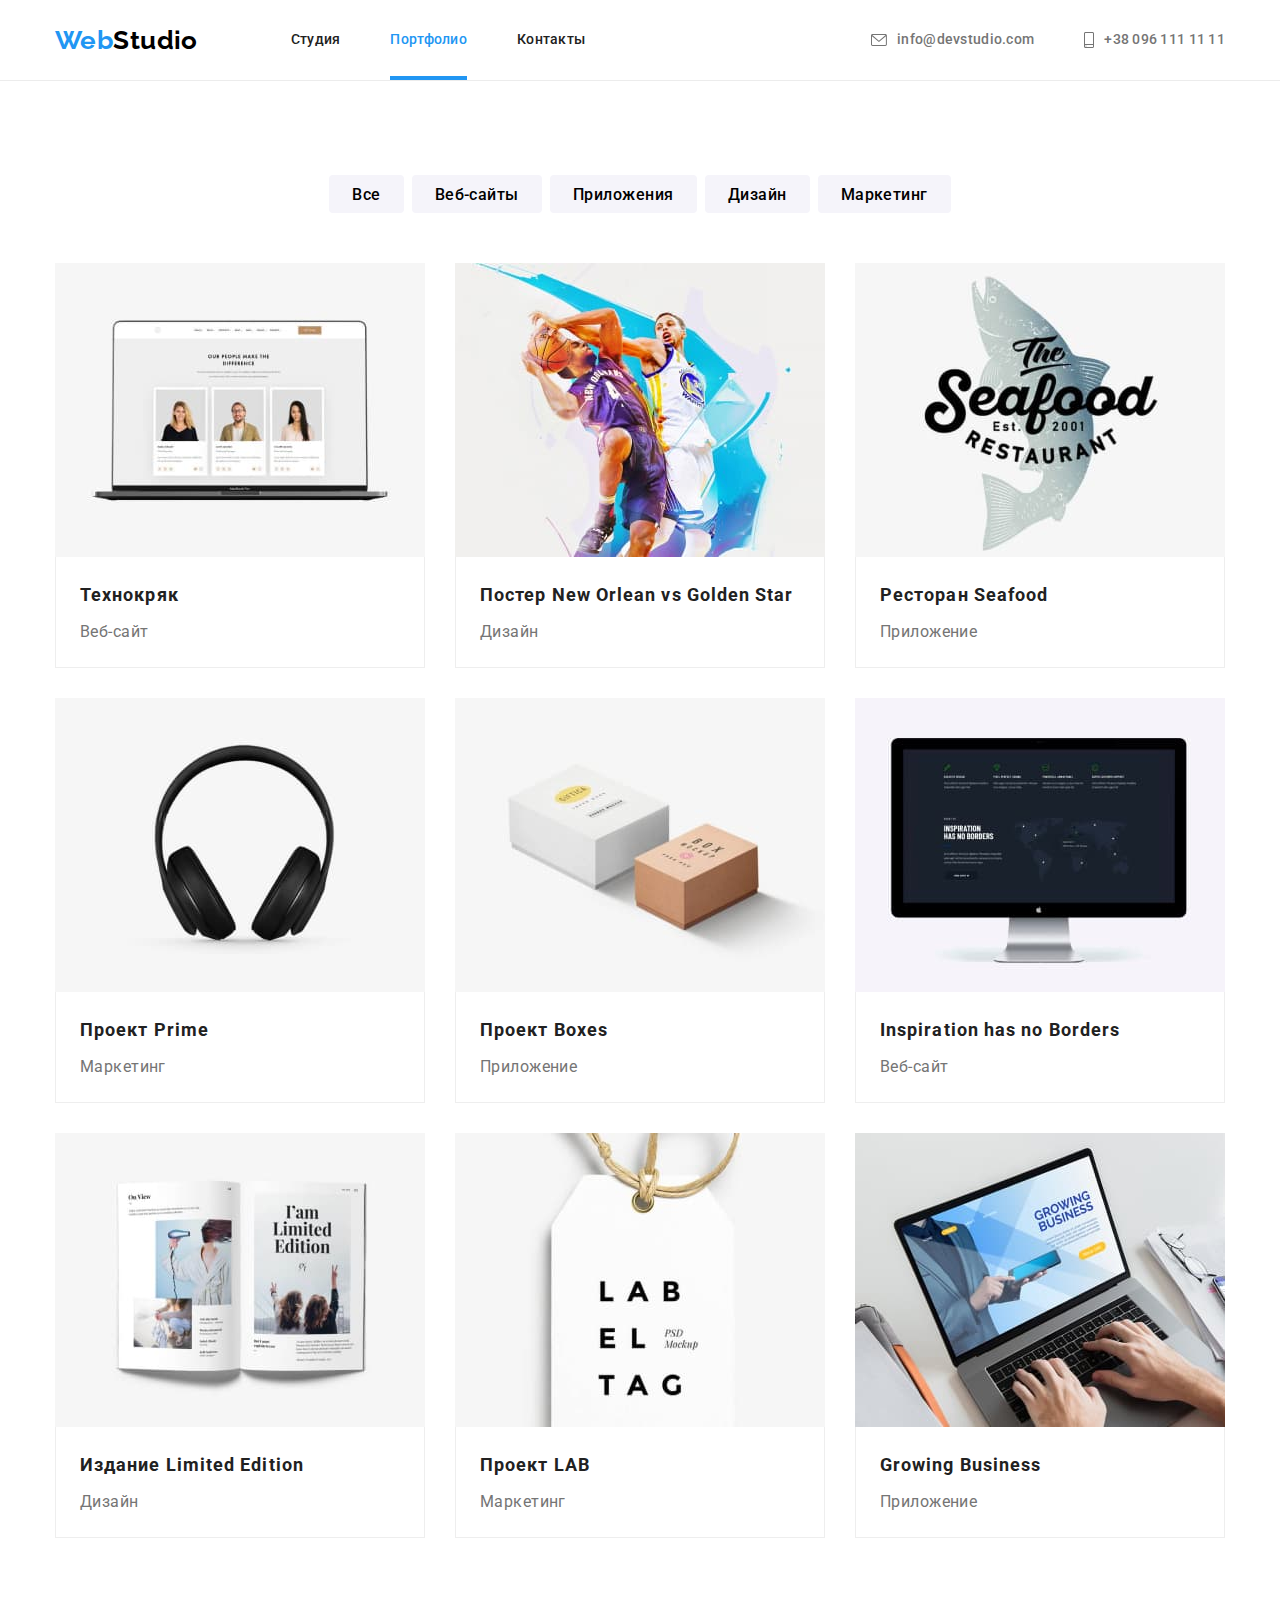
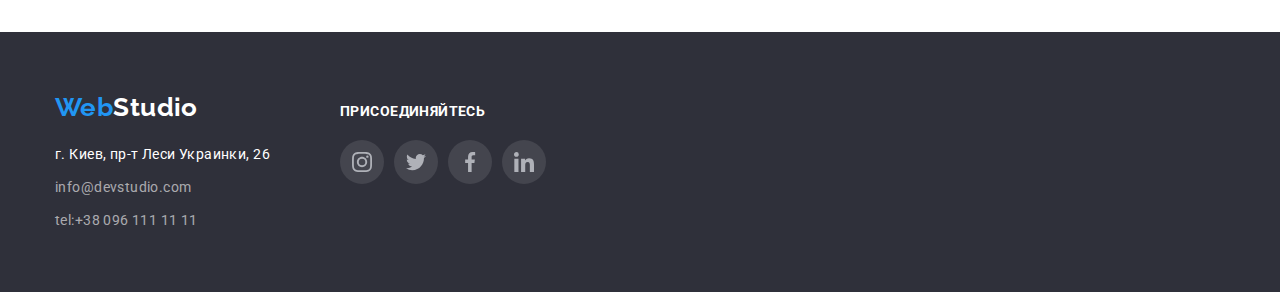
==== portfolio.html @ b6047e91 "ready steady go hw-06" ====
<!DOCTYPE html>
<html lang="ru">
<head>
    <meta charset="UTF-8">
    <meta http-equiv="X-UA-Compatible" content="IE=edge">
    <meta name="viewport" content="width=device-width, initial-scale=1.0">
    <title>Portfolio</title>
    <link rel="preconnect" href="https://fonts.googleapis.com">
    <link rel="preconnect" href="https://fonts.gstatic.com" crossorigin>
    <link href="https://fonts.googleapis.com/css2?family=Raleway:wght@700&family=Roboto:wght@400;500;700;900&display=swap"
        rel="stylesheet">
    <link rel="stylesheet" href="https://cdnjs.cloudflare.com/ajax/libs/modern-normalize/1.1.0/modern-normalize.min.css">
    <link rel="stylesheet" href="./css/style.css">    
</head>
<body>
<header class="section-container">
    <div class="container container-header">
        <nav class="container-nav">
            <a class="logo-header" href="">Web<span class="studio-header">Studio</span></a>
            <ul class="site-nav">
                <li class="item"><a href="./index.html" class="link">Студия</a></li>
                <li class="item"><a href="./portfolio.html" class="link-active">Портфолио</a></li>
                <li class="item"><a href="" class="link">Контакты</a></li>
            </ul>
        </nav>
        <ul class="contacts">
            <li class="item">
                <a href="mailto:info@devstudio.com" class="contacts-mail">
                    <svg class="contacts-icon" width="16px" height="12px">
                        <use href="images/icons.svg#icon-envelope"></use>
                    </svg>info@devstudio.com
                </a>
            </li>
            <li class="item">
                <a href="tel:+380961111111" class="contacts-tel"><svg class="contacts-icon" width="10px" height="16px">
                        <use href="images/icons.svg#icon-smartphone"></use>
                    </svg>+38 096 111 11 11</a>
            </li>
        </ul>
    </div>
</header>
<main>
    <section class="section">
        <div class="container">
    <h1 class="container-name visually-hidden">Примеры работ</h1>
        <ul class="btn-list">
            <li class="item">
               <button type="button" class="btn-all">Все</button>
                </li>
            <li class="item">
                <button type="button" class="btn-veb">Веб-сайты</button>
                </li>
            <li class="item">
                <button type="button" class="btn-application">Приложения</button>
                </li>
            <li class="item">
                <button type="button" class="btn-design">Дизайн</button>  
               </li>
            <li class="item">
                <button type="button" class="btn-marketing">Маркетинг</button>
            </li>
        </ul>
                
        <ul class="example-list">
                <li class="example-item">
                    <a href="" class="example-link">
            <div class="img-description">
                <img class="example-img" src="./images/Технокряк.jpg" alt="Три фото" width=370>
                <h3 class="example-text">Технокряк это современная площадка распространения коронавируса. Компании
                    используют эту платформу для цифрового
                    шпионажа и атак на защищённые сервера конкурентов.</h3>
            </div>
            <div class="example-box">
            <h2 class="example-title">Технокряк</h2>
            <p class="example-name">Веб-сайт</p>  
            </div>
            </a>
            </li>
                <li class="example-item">
                    <a href="" class="example-link">
                <div class="img-description">
                    <img class="example-img" src="./images/Постер_New_Orlean_vs_Golden_Star.jpg" alt="Баскетболисты" width="370">
                <h3 class="example-text">Технокряк это современная площадка распространения коронавируса. Компании используют эту платформу для цифрового
                шпионажа и атак на защищённые сервера конкурентов.</h3>
                </div>
                <div class="example-box">
                <h2 class="example-title">Постер New Orlean vs Golden Star</h2>                       
                <p class="example-name">Дизайн</p> 
                </div>
                    </a>
                </li>
                <li class="example-item">
                <a href="" class="example-link">
                <div class="img-description">
                    <img class="example-img" src="./images/Ресторан_Seafood.jpg" alt="Рыба" width="370">
                <h3 class="example-text">Технокряк это современная площадка распространения коронавируса. Компании
                используют эту платформу для цифрового
                шпионажа и атак на защищённые сервера конкурентов.</h3>
                </div>
                <div class="example-box">
            <h2 class="example-title">Ресторан Seafood</h2>
            <p class="example-name">Приложение</p>
            </div>
            </a>
                </li>
                <li class="example-item">
            <a href="" class="example-link">
            <div class="img-description">
                <img class="example-img" src="./images/Проект_Prime.jpg" alt="Наушники" width="370">
             <h3 class="example-text">Технокряк это современная площадка распространения коронавируса. Компании
                    используют эту платформу для цифрового
                    шпионажа и атак на защищённые сервера конкурентов.</h3>
            </div>
                    <div class="example-box">
            <h2 class="example-title">Проект Prime</h2>
            <p class="example-name">Маркетинг</p>
            </div>
            </a>
                </li>
                <li class="example-item">
                <a href="" class="example-link">
            <div class="img-description">
                    <img class="example-img" src="./images/Проект_Boxes.jpg" alt="Коробки" width="370">
            <h3 class="example-text">Технокряк это современная площадка распространения коронавируса. Компании
                    используют эту платформу для цифрового
                    шпионажа и атак на защищённые сервера конкурентов.</h3>
            </div>
            <div class="example-box">
            <h2 class="example-title">Проект Boxes</h2>
            <p class="example-name">Приложение</p>
            </div>
            </a>
                </li>
                <li class="example-item">
                    <a href="" class="example-link">
            <div class="img-description">            
              <img class="example-img" src="./images/Inspiration_has_no_Borders.jpg" alt="Монитор" width="370">
              <h3 class="example-text">Технокряк это современная площадка распространения коронавируса. Компании
                    используют эту платформу для цифрового
                    шпионажа и атак на защищённые сервера конкурентов.</h3>
            </div>
            <div class="example-box">
                <h2 class="example-title">Inspiration has no Borders</h2>
                <p class="example-name">Веб-сайт</p>
            </div>
            </a>
                </li>
                <li class="example-item">
                    <a href="" class="example-link">
            <div class="img-description">
                        <img class="example-img" src="./images/Издание_Limited_Edition.jpg" alt="Журнал" width="370">
            <h3 class="example-text">Технокряк это современная площадка распространения коронавируса. Компании
                    используют эту платформу для цифрового
                    шпионажа и атак на защищённые сервера конкурентов.</h3>
            </div>
                    <div class="example-box">
            <h2 class="example-title">Издание Limited Edition</h2>
            <p class="example-name">Дизайн</p>
            </div>
            </a>
                </li>
                <li class="example-item">
                    <a href="" class="example-link">
                <div class="img-description">
                    <img class="example-img" src="./images/Проект_LAB.jpg" alt="Этикетка" width="370">
                    <h3 class="example-text">Технокряк это современная площадка распространения коронавируса. Компании
                            используют эту платформу для цифрового
                            шпионажа и атак на защищённые сервера конкурентов.</h3>
                </div>
                <div class="example-box">
                    <h2 class="example-title">Проект LAB</h2>
                    <p class="example-name">Маркетинг</p>
                    </div>
                    </a>
                </li>
                <li class="example-item">
                    <a href="" class="example-link">
                    <div class="img-description">
                    <img class="example-img" src="./images/Growing_Business.jpg" alt="Ноутбук" width="370">
                    <h3 class="example-text">Технокряк это современная площадка распространения коронавируса. Компании
                            используют эту платформу для цифрового
                            шпионажа и атак на защищённые сервера конкурентов.</h3>
                    </div>
                <div class="example-box">
                    <h2 class="example-title">Growing Business</h2>
                    <p class="example-name">Приложение</p>
                </div>
                    </a>
                    </li>
            </ul>
        </div>
    </section>
        </main>
<footer class="section-footer">
    <div class="container">
        <div class="container-logo">
            <a class="logo-footer" href="">Web<span class="studio-footer">Studio</span></a>
            <address>
                <ul class="address-list">
                    <li class="item"><a class="address-map" href="https://goo.gl/maps/9DHxodGgufUYayEx5">г. Киев, пр-т
                            Леси Украинки, 26</a>
                    </li>
                    <li class="item"><a class="address-mail" href="mailto:info@devstudio.com">info@devstudio.com</a>
                    </li>
                    <li class="item"><a class="address-tel" href="tel:+380961111111">tel:+38 096 111 11 11</a></li>
                </ul>
            </address>
        </div>
        <div class="container-join">
            <h3 class="join-title">присоединяйтесь</h3>
            <ul class="social-links">
                <li class="social-list-item">
                    <a href="" class="social-link">
                        <svg class="social-links-icon" width="20px" height="20px">
                            <use href="images/icons.svg#icon-instagram-2"></use>
                        </svg>
                    </a>
                </li>
                <li class="social-list-item">
                    <a href="" class="social-link">
                        <svg class="social-links-icon" width="20" height="20">
                            <use href="images/icons.svg#icon-twitter-1"></use>
                        </svg>
                    </a>
                </li>
                <li class="social-list-item">
                    <a href="" class="social-link">
                        <svg class="social-links-icon" width="20" height="20">
                            <use href="images/icons.svg#icon-facebook-1"></use>
                        </svg>
                    </a>
                </li>
                <li class="social-list-item">
                    <a href="" class="social-link">
                        <svg class="social-links-icon" width="20" height="20">
                            <use href="images/icons.svg#icon-linkedin-1"></use>
                        </svg>
                    </a>
                </li>
            </ul>
        </div>
    </div>
</footer>
    
</body>
</html>
---- css/style.css ----
:root {
  --accent-color: #2196f3;
  --primary-text-color: #212121;
  --text-secondary-color: #757575;
  --background-color: #2f303a;
  --background-button-color: #f5f4fa;
  --secondary-background-color: #e5e5e5;
  --primary-bottom-color: #188ce8;

  --primary-font: "Roboto";
}

html {
  box-sizing: border-box;
}
*,
*::before,
*::after {
  box-sizing: inherit;
}
h1,
h2,
h3,
h4,
h5,
h6,
p,
ul {
  padding: 0px;
  margin: 0px;
}

img {
  display: block;
  max-width: 100%;
  height: auto;
}
/*transition-timing-function: cubic-bezier(0.4, 0, 0.2, 1)*/
/*===Body styles start====*/
body {
  background-color: #ffffff;
  font-family: var(--primary-font), sans-serif;
  color: var(--primary-text-color);
  font-weight: 400;
  font-size: 14px;
  line-height: 1.18;
  letter-spacing: 0.03em;
}
.logo-footer,
.logo-header {
  font-family: Raleway, sans-serif;
  font-size: 26px;
  font-weight: 700;
  line-height: 1.19;
  color: var(--accent-color);
  text-decoration: none;
}

.studio-header {
  color: #000000;
}
.studio-footer {
  color: #ffffff;
}
header {
  border-bottom: 1px solid #ececec;
}
.hero-box {
  text-align: center;
  background-color: var(--background-color);
  padding-top: 200px;
  padding-bottom: 200px;
  height: 600px;
  max-width: 1600px;
  margin-left: auto;
  margin-right: auto;
  background-image: linear-gradient(
      to right,
      rgba(47, 48, 58, 0.3),
      rgba(47, 48, 58, 0.5)
    ),
    url(../images/Img-min.jpg);
  background-position: center;
  background-size: cover;
  background-repeat: no-repeat;
}

.hero-title {
  font-weight: 900;
  font-size: 44px;
  line-height: 1.36;
  letter-spacing: 0.06em;
  text-transform: uppercase;
  color: #ffffff;

  padding-top: 0px;
  margin-bottom: 30px;
}

.btn {
  font-family: var(--primary-font), sans-serif;
  font-weight: 700;
  color: #ffffff;
  background-color: var(--accent-color);
  font-size: 16px;
  line-height: 1.87;
  letter-spacing: 0.06em;

  display: inline-block;
  width: 200px;
  height: 50px;
  padding-top: 10px;
  padding-bottom: 10px;

  transition: background-color 250ms cubic-bezier(0.4, 0, 0.2, 1);
}
.btn:hover,
.btn:focus {
  background-color: var(--primary-bottom-color);
}

.section {
  padding: 94px 0;
}

.container {
  width: 1200px;
  margin-left: auto;
  margin-right: auto;
  padding-right: 15px;
  padding-left: 15px;
}
.container-header {
  display: flex;
  align-items: center;

  justify-content: space-between;
}

.container-nav {
  display: flex;
  align-items: center;
}

.site-nav {
  display: flex;
  margin-left: 93px;
}

.site-nav .item:not(:last-child) {
  margin-right: 50px;
}

.site-nav .link,
.site-nav .link-active,
.contacts-mail,
.contacts-tel {
  font-weight: 500;
  line-height: 1.14;
  letter-spacing: 0.02em;
  text-decoration: none;
}
.site-nav .link {
  display: block;

  color: var(--primary-text-color);

  transition: color 250ms cubic-bezier(0.4, 0, 0.2, 1);
}
.link-active {
  display: block;
  position: relative;

  color: var(--accent-color);
}
.link-active::after {
  content: "";
  position: absolute;
  left: 0;
  bottom: 0;
  display: block;
  width: 100%;
  height: 4px;

  background-color: var(--accent-color);
}

.site-nav .link:hover,
.site-nav .link:focus {
  color: var(--accent-color);
}
.site-nav .link,
.site-nav .link-active,
.contacts-mail,
.contacts-tel {
  padding-top: 32px;
  padding-bottom: 32px;
}
.contacts-mail,
.contacts-tel {
  display: flex;
  align-items: center;

  color: var(--text-secondary-color);

  transition: color 250ms cubic-bezier(0.4, 0, 0.2, 1);
}
.contacts {
  display: flex;
  margin-left: auto;
}

.contacts .item + .item {
  margin-left: 50px;
}
.contacts .item {
  display: flex;
  align-items: center;
}

.contacts-mail:hover,
.contacts-mail:focus,
.contacts-tel:hover,
.contacts-tel:focus {
  color: var(--accent-color);
}
.contacts-icon {
  fill: currentColor;
  margin-right: 10px;
}

.section-dignity {
  padding-bottom: 0px;
}
.dignity-list {
  display: flex;
}

.dignity-list .dignity-item:not(:first-child) {
  margin-left: 30px;
}

.container-name {
  font-weight: 700;
  font-size: 36px;
  line-height: 1.16;
  text-align: center;
  margin-bottom: 50px;
}
.visually-hidden {
  position: absolute;
  clip: rect(0 0 0 0);
  width: 1px;
  height: 1px;
  margin: -1px;
}

.dignity-item {
  list-style-type: none;
  width: 270px;
}
/*flex-basis: calc((100% - 90px) / 4);
проверить почему не работает формула*/

.dignity-icon {
  display: flex;
  align-items: center;
  justify-content: center;
  margin-bottom: 30px;
  height: 120px;
  background-color: var(--background-button-color);
}

.dignity-title {
  font-size: 14px;
  line-height: 1.14;
  text-transform: uppercase;
  color: var(--primary-text-color);
  margin-bottom: 10px;
}
.dignity-text {
  line-height: 1.71;

  color: var(--text-secondary-color);
}

.container-list,
.site-nav,
.contacts,
.social-links {
  list-style-type: none;
}
.container-list {
  display: flex;
  text-align: center;
}
.container-list .item:not(:first-child) {
  margin-left: 30px;
}
.container-list .item {
  box-shadow: 0px 1px 3px rgba(0, 0, 0, 0.12), 0px 1px 1px rgba(0, 0, 0, 0.14),
    0px 2px 1px rgba(0, 0, 0, 0.2);
  border-radius: 0px 0px 4px 4px;
  position: relative;
}
.activity {
  display: flex;
  align-items: center;
  justify-content: center;
  width: 100%;
  height: 70px;
  color: #ffffff;
  background-color: rgba(47, 48, 58, 0.8);
  position: absolute;
  bottom: 0;
}
.activity-name {
  text-transform: uppercase;
  font-size: 14px;
  line-height: 1.14;
}

.section-team {
  background-color: #f5f4fa;
}
.team-member {
  padding-top: 30px;
  padding-bottom: 30px;
}

.team-member-name {
  font-weight: 500;
  font-size: 16px;
  margin-bottom: 10px;
}
.team-member-position {
  font-size: 16px;
  color: var(--text-secondary-color);
  margin-bottom: 16px;
}

.social-links {
  display: flex;
  align-items: center;
  justify-content: center;
}
.social-list-item:not(:last-child) {
  margin-right: 10px;
}

.social-link {
  display: flex;
  width: 100%;
  height: 100%;
  border-radius: 50%;

  align-items: center;
  justify-content: center;
}
.social-list-item {
  width: 44px;
  height: 44px;
}

.social-list-item .social-link:hover,
.social-list-item .social-link:focus {
  background-color: var(--accent-color);
}
.social-links-icon {
  fill: #afb1b8;
  transition: fill 250ms cubic-bezier(0.4, 0, 0.2, 1);
}

.social-link:hover .social-links-icon,
.social-link:focus .social-links-icon {
  fill: #ffffff;
}
.client-item {
  width: 170px;
  height: 92px;
}
.container-list .client-item:not(:first-child) {
  margin-left: 30px;
}
.client-link:hover,
.client-link:focus {
  border-color: var(--accent-color);
}
.client-link {
  display: flex;
  align-items: center;
  justify-content: center;
  width: 100%;
  height: 100%;
  border: 1px solid #afb1b8;
  border-radius: 4px;

  transition: border-color 250ms cubic-bezier(0.4, 0, 0.2, 1);
}
.client-icon {
  fill: #afb1b8;

  transition: fill 250ms cubic-bezier(0.4, 0, 0.2, 1);
}
.client-link:hover .client-icon,
.client-link:focus .client-icon {
  fill: var(--accent-color);
}

.example-list {
  display: flex;
  flex-wrap: wrap;
}
.example-item {
  flex-basis: calc((100%- 30px) / 3);
}

.example-list .example-item:not(:nth-child(3n + 1)) {
  margin-left: 30px;
}

.example-list .example-item:not(:nth-last-child(-n + 3)) {
  margin-bottom: 30px;
}

.example-title {
  color: var(--primary-text-color);
  font-size: 18px;
  line-height: 2;
  letter-spacing: 0.06em;

  margin-bottom: 4px;
}
.example-name {
  color: var(--text-secondary-color);
  font-size: 16px;
  line-height: 1.87;
}
.example-box {
  padding: 20px 24px;
  border-left: 1px solid #eeeeee;
  border-bottom: 1px solid #eeeeee;
  border-right: 1px solid #eeeeee;
}
.example-list,
.btn-list {
  list-style-type: none;
}

.example-link {
  text-decoration: none;
}
.img-description {
  position: relative;
  overflow: hidden;
}
.example-link:hover,
.example-link:focus {
  box-shadow: 1px 4px 6px 0px rgba(0, 0, 0, 0.16),
    0px 4px 4px 0px rgba(0, 0, 0, 0.06), 0px 1px 1px 0px rgba(0, 0, 0, 0.12);
}
.example-link:hover .example-text {
  transform: translateY(-294px);
}
.example-text {
  position: absolute;
  top: 100%;
  display: flex;
  align-items: center;
  justify-content: center;
  padding: 63px 24px;
  content: "";
  width: 100%;
  height: 100%;
  background-color: rgba(33, 150, 243, 0.9);
  font-size: 18px;
  font-weight: 400;
  line-height: 1.56;
  color: #ffffff;
  transition: transform 250ms cubic-bezier(0.4, 0, 0.2, 1);
}
.example-item {
  display: flex;

  transition: box-shadow 250ms cubic-bezier(0.4, 0, 0.2, 1);
}

button {
  cursor: pointer;
  border-radius: 4px;
  display: inline-block;
  border: 1px solid transparent;
}
.btn-list button {
  background-color: var(--background-button-color);

  font-family: inherit;
  font-weight: 500;
  font-size: 16px;
  line-height: 1.62;
  text-align: center;
  letter-spacing: 0.03em;

  padding: 6px 22px;
  height: 38px;

  transition: background-color 250ms cubic-bezier(0.4, 0, 0.2, 1),
    color 250ms cubic-bezier(0.4, 0, 0.2, 1),
    box-shadow 250ms cubic-bezier(0.4, 0, 0.2, 1);
}

.btn-list button:hover,
.btn-list button:focus {
  background-color: var(--accent-color);
  color: #ffffff;
  box-shadow: 0px 2px 2px 0px rgba(0, 0, 0, 0.12),
    0px 1px 2px 0px rgba(0, 0, 0, 0.08), 0px 3px 1px 0px rgba(0, 0, 0, 0.1);
}

.btn-list {
  display: flex;
  margin-bottom: 50px;
  justify-content: center;
}
.btn-list .item:not(:first-child) {
  margin-left: 8px;
}

/*==========Footer==========*/
footer {
  background-color: var(--background-color);
  padding-top: 60px;
  padding-bottom: 60px;
}

.address-list [href] {
  text-decoration: none;
  font-style: normal;
  line-height: 1.71;
  display: inline-block;

  transition: color 250ms cubic-bezier(0.4, 0, 0.2, 1);
}
.address-mail,
.address-tel {
  color: rgba(255, 255, 255, 0.6);
}
.address-map {
  color: #ffffff;
}
.address-list {
  list-style-type: none;
}

.address-list [href]:focus,
.address-list [href]:hover {
  color: #ffffff;
}
.logo-footer {
  margin-bottom: 20px;
  display: inline-block;
}
.address-list .item:not(:first-child) {
  margin-top: 9px;
}
.join-title {
  font-size: 14px;
  line-height: 1.14;
  text-transform: uppercase;
  color: #ffffff;
  margin-bottom: 20px;
}

.container-join {
  flex-direction: column;
  margin-left: 70px;
}
.section-footer .container {
  display: flex;
  align-items: baseline;
}
.container-join .social-links {
  padding-bottom: 0px;
}
.social-list-item .social-link {
  background-color: rgba(255, 255, 255, 0.1);
  transition: background-color 250ms cubic-bezier(0.4, 0, 0.2, 1);
}

.backdrop {
  position: fixed;
  top: 0;
  left: 0;
  width: 100%;
  height: 100%;
  background: rgba(0, 0, 0, 0.2);
  transition: opacity 250ms cubic-bezier(0.4, 0, 0.2, 1);
}

.backdrop.is-hidden {
  opacity: 0;
  pointer-events: none;
}

.modal {
  position: absolute;
  left: 50%;
  top: 50%;
  transform: translate(-50%, -50%);

  min-width: 528px;
  min-height: 581px;

  box-shadow: 0px 2px 1px 0px rgba(0, 0, 0, 0.2),
    0px 1px 1px 0px rgba(0, 0, 0, 0.14), 0px 1px 3px 0px rgba(0, 0, 0, 0.12);
  background-color: #ffffff;
}

.close-modal {
  position: absolute;
  display: flex;
  align-items: center;
  justify-content: center;
  top: 8px;
  right: 8px;
  width: 30px;
  height: 30px;
  border-radius: 50%;
  border: 1px solid rgba(0, 0, 0, 0.1);
  background-color: #ffffff;
}
.modal-svg {
  width: 11px;
  height: 11px;
}
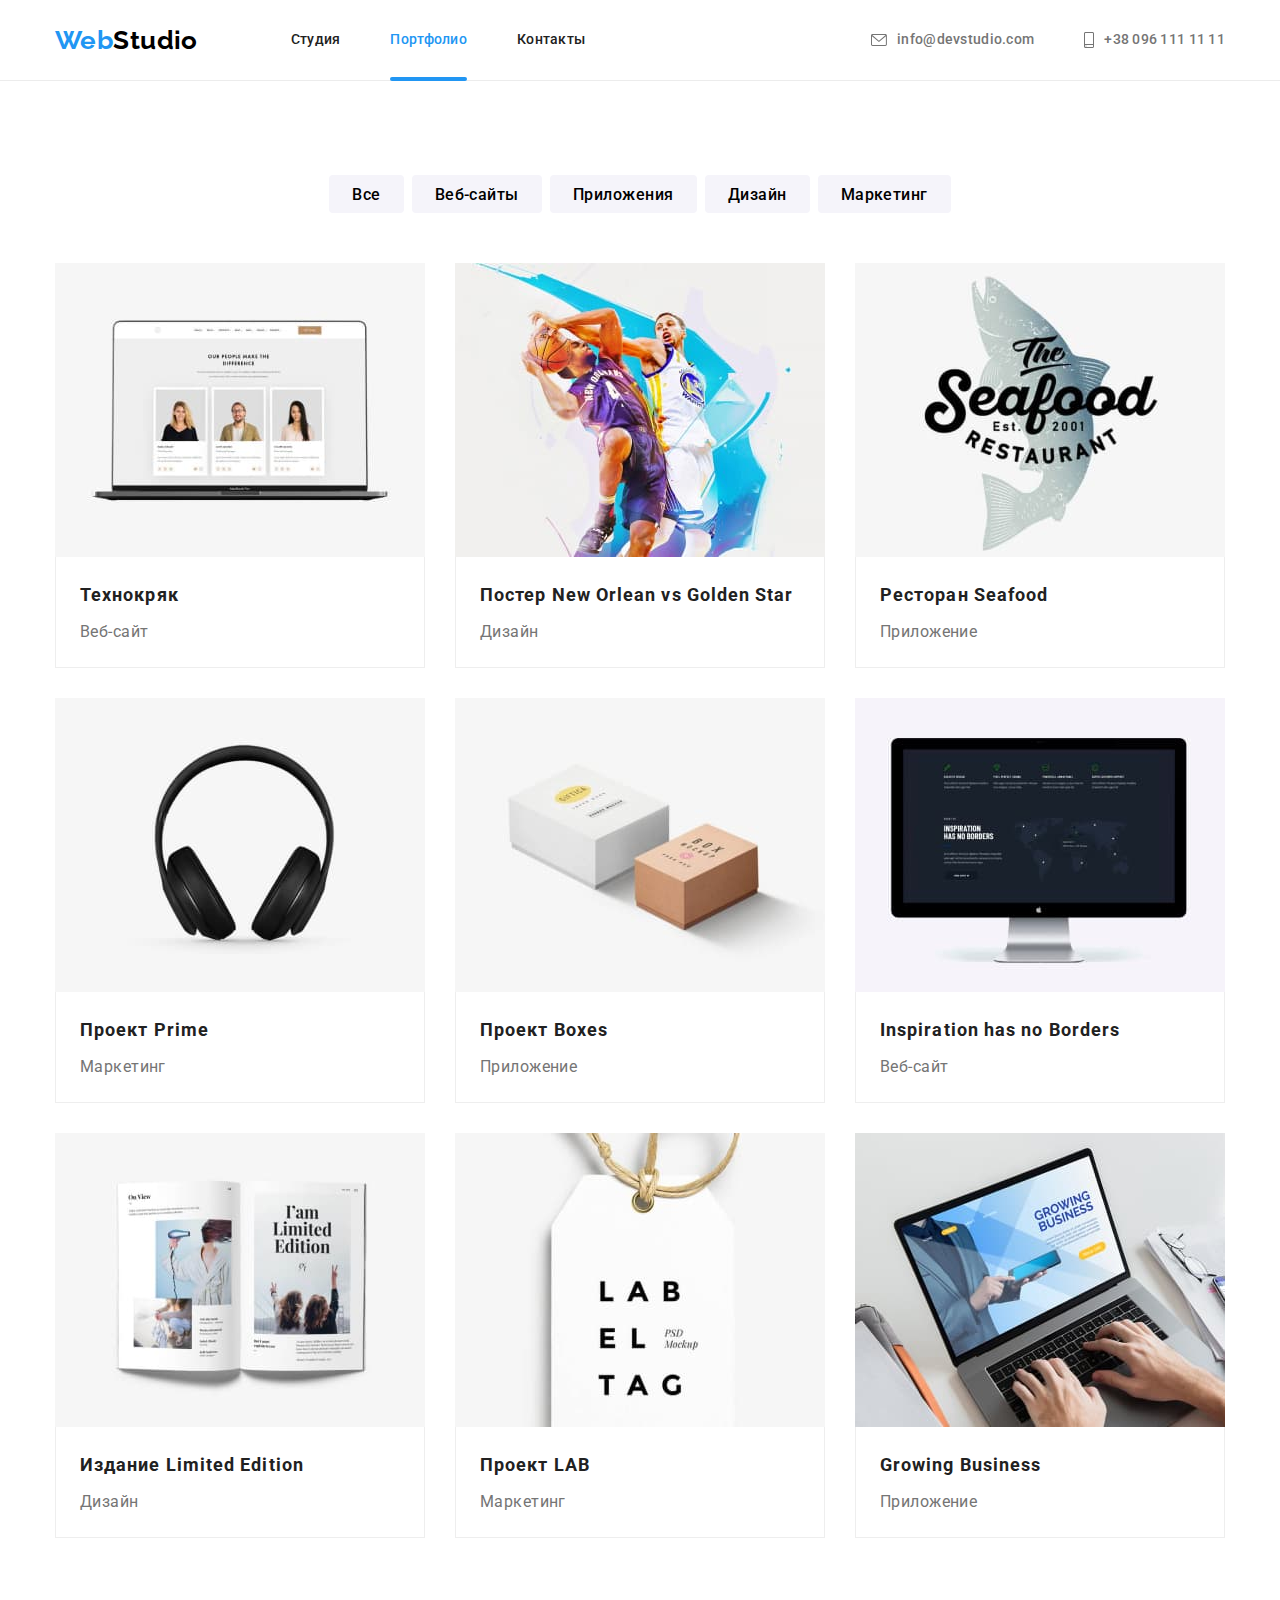
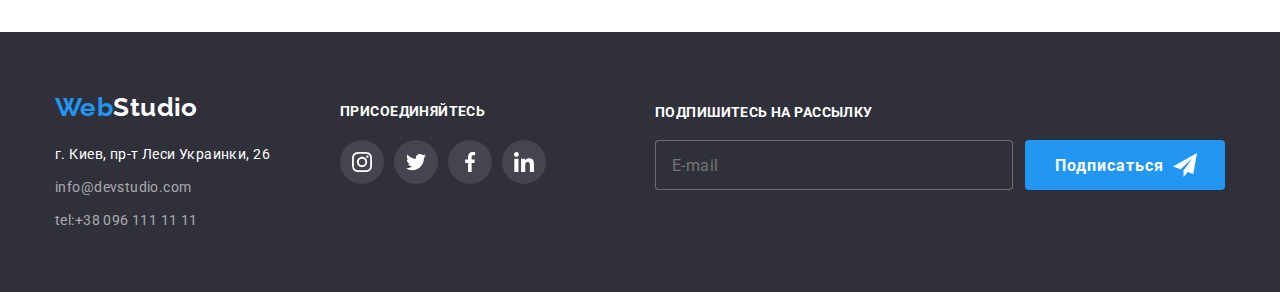
==== commit 9f2584bf: "hw-06 is done" ====
--- a/portfolio.html
+++ b/portfolio.html
@@ -239,8 +239,21 @@
                 </li>
             </ul>
         </div>
+        <form class="subscription">
+            <h2 class="subscription-text">Подпишитесь на рассылку</h2>
+            <label class="subscription-label">
+                <input class="subscription-input" type="email" name="user e-mail" placeholder="E-mail">
+                <div class="subscription-box">
+                    <button type="submit" class="subscription-button">Подписаться</button>
+                    <svg class="subscription-icon" width="24px" height="24px">
+                        <use href="./images/icons.svg#icon send"></use>
+                    </svg>
+                </div>
+            </label>
+        </form>
     </div>
 </footer>
+
     
 </body>
 </html>--- a/css/style.css
+++ b/css/style.css
@@ -177,8 +177,9 @@
   content: "";
   position: absolute;
   left: 0;
-  bottom: 0;
+  bottom: -1px;
   display: block;
+  border-radius: 2px;
   width: 100%;
   height: 4px;
 
@@ -253,6 +254,9 @@
   width: 1px;
   height: 1px;
   margin: -1px;
+  border: 0px;
+  padding: 0px;
+  overflow: hidden;
 }
 
 .dignity-item {
@@ -370,7 +374,9 @@
   fill: #afb1b8;
   transition: fill 250ms cubic-bezier(0.4, 0, 0.2, 1);
 }
-
+.container-join .social-links-icon {
+  fill: #ffffff;
+}
 .social-link:hover .social-links-icon,
 .social-link:focus .social-links-icon {
   fill: #ffffff;
@@ -378,6 +384,7 @@
 .client-item {
   width: 170px;
   height: 92px;
+  background-color: #ffffff;
 }
 .container-list .client-item:not(:first-child) {
   margin-left: 30px;
@@ -449,6 +456,7 @@
 
 .example-link {
   text-decoration: none;
+  transition: box-shadow 250ms cubic-bezier(0.4, 0, 0.2, 1);
 }
 .img-description {
   position: relative;
@@ -459,7 +467,8 @@
   box-shadow: 1px 4px 6px 0px rgba(0, 0, 0, 0.16),
     0px 4px 4px 0px rgba(0, 0, 0, 0.06), 0px 1px 1px 0px rgba(0, 0, 0, 0.12);
 }
-.example-link:hover .example-text {
+.example-link:hover .example-text,
+.example-link:focus .example-text {
   transform: translateY(-294px);
 }
 .example-text {
@@ -533,7 +542,9 @@
   padding-bottom: 60px;
 }
 
-.address-list [href] {
+.address-map,
+.address-mail,
+.address-tel {
   text-decoration: none;
   font-style: normal;
   line-height: 1.71;
@@ -552,8 +563,12 @@
   list-style-type: none;
 }
 
-.address-list [href]:focus,
-.address-list [href]:hover {
+.address-map:focus,
+.address-map:hover,
+.address-list:focus,
+.address-mail:hover,
+.address-tel:focus,
+.address-tel:hover {
   color: #ffffff;
 }
 .logo-footer {
@@ -578,6 +593,7 @@
 .section-footer .container {
   display: flex;
   align-items: baseline;
+  position: relative;
 }
 .container-join .social-links {
   padding-bottom: 0px;
@@ -587,6 +603,63 @@
   transition: background-color 250ms cubic-bezier(0.4, 0, 0.2, 1);
 }
 
+.subscription {
+  position: absolute;
+  right: 15px;
+  top: 12px;
+}
+.subscription-input {
+  width: 358px;
+  height: 50px;
+  border: 1px solid rgba(255, 255, 255, 0.3);
+  border-radius: 4px;
+  background-color: #2f303a;
+  font-size: 16px;
+  line-height: 1.25;
+  padding: 0px;
+  padding-left: 16px;
+  letter-spacing: 0.03em;
+  color: #ffffff;
+  outline: 1px solid transparent;
+}
+/*box-shadow: 0px 4px 4px 0px #00000026;*/
+.subscription-text {
+  color: #ffffff;
+  text-transform: uppercase;
+  font-size: 14px;
+  margin-bottom: 20px;
+}
+/*.subscription-input::placeholder {
+  font-size: 16px;
+}*/
+.subscription-button {
+  display: inline-block;
+  padding: 10px 29px;
+  text-align: left;
+  font-weight: 700;
+  font-size: 16px;
+  line-height: 1.87;
+  letter-spacing: 0.06em;
+  width: 200px;
+  height: 50px;
+  padding: 10px auto;
+  color: #ffffff;
+  background-color: var(--accent-color);
+}
+.subscription-box {
+  position: relative;
+  margin-left: 12px;
+}
+.subscription-label {
+  display: flex;
+  flex-direction: row;
+}
+.subscription-icon {
+  position: absolute;
+  top: 13px;
+  right: 28px;
+  fill: #ffffff;
+}
 .backdrop {
   position: fixed;
   top: 0;
@@ -630,6 +703,121 @@
   background-color: #ffffff;
 }
 .modal-svg {
-  width: 11px;
-  height: 11px;
-}
+  width: 18px;
+  height: 18px;
+}
+
+.close-modal:hover .modal-svg,
+.close-modal:focus .modal-svg {
+  fill: var(--accent-color);
+}
+
+.form-modal {
+  display: block;
+  margin: 40px 39px 40px 41px;
+}
+.form-title {
+  margin-bottom: 12px;
+}
+.form-label {
+  display: flex;
+  flex-direction: column;
+}
+
+.input-box {
+  position: relative;
+  margin-bottom: 10px;
+}
+.label-text {
+  font-size: 12px;
+  color: #757575;
+  margin-bottom: 4px;
+}
+.form-input {
+  padding-left: 42px;
+  width: 100%;
+  height: 40px;
+  border: 1px solid rgba(33, 33, 33, 0.2);
+  border-radius: 4px;
+}
+.form-input:hover,
+.form-input:focus,
+.form-comments:hover,
+.form-comments:focus {
+  border: 1px solid #2196f3;
+  outline: 1px solid transparent;
+}
+.form-input:hover + .form-icon,
+.form-input:focus + .form-icon {
+  fill: var(--accent-color);
+}
+
+.form-comments {
+  padding: 12px 16px;
+  height: 120px;
+  border: 1px solid rgba(33, 33, 33, 0.2);
+  border-radius: 4px;
+  box-shadow: 0px 2px 1px 0px rgba(0, 0, 0, 0.2),
+    0px 1px 1px 0px rgba(0, 0, 0, 0.14), 0px 1px 3px 0px rgba(0, 0, 0, 0.12);
+  margin-bottom: 20px;
+}
+.form-comments::placeholder {
+  color: rgba(117, 117, 117, 0.5);
+}
+.form-agree {
+  display: flex;
+  align-items: center;
+  justify-content: center;
+  margin-bottom: 30px;
+}
+
+.input-checkbox {
+  margin-right: 9px;
+}
+.submit-button {
+  display: block;
+  width: 200px;
+  height: 50px;
+  margin: 0px 124px;
+  color: #ffffff;
+  background-color: var(--primary-bottom-color);
+  box-shadow: 0px 4px 4px 0px rgba(0, 0, 0, 0.15);
+  border-radius: 4px;
+  font-size: 16px;
+  font-weight: 700;
+  line-height: 1.87;
+  letter-spacing: 0.06em;
+}
+.agree-text {
+  color: var(--text-secondary-color);
+  text-decoration: none;
+  margin-right: 4px;
+}
+
+.agree-link {
+  color: var(--accent-color);
+}
+.form-icon {
+  position: absolute;
+  top: 0px;
+  left: 15px;
+  transform: translateY(50%);
+  fill: #212121;
+}
+.input-checkbox:checked + .icon-agree {
+  background-color: var(--accent-color);
+  border: 1px solid transparent;
+  border-radius: 2px;
+  margin-right: 9px;
+}
+.icon-agree {
+  fill: #ffffff;
+  background-color: #ffffff;
+  border: 1px solid #212121;
+  border-radius: 2px;
+  margin-right: 9px;
+}
+
+/*.icon-agree {
+  fill: #000000;
+}*/
